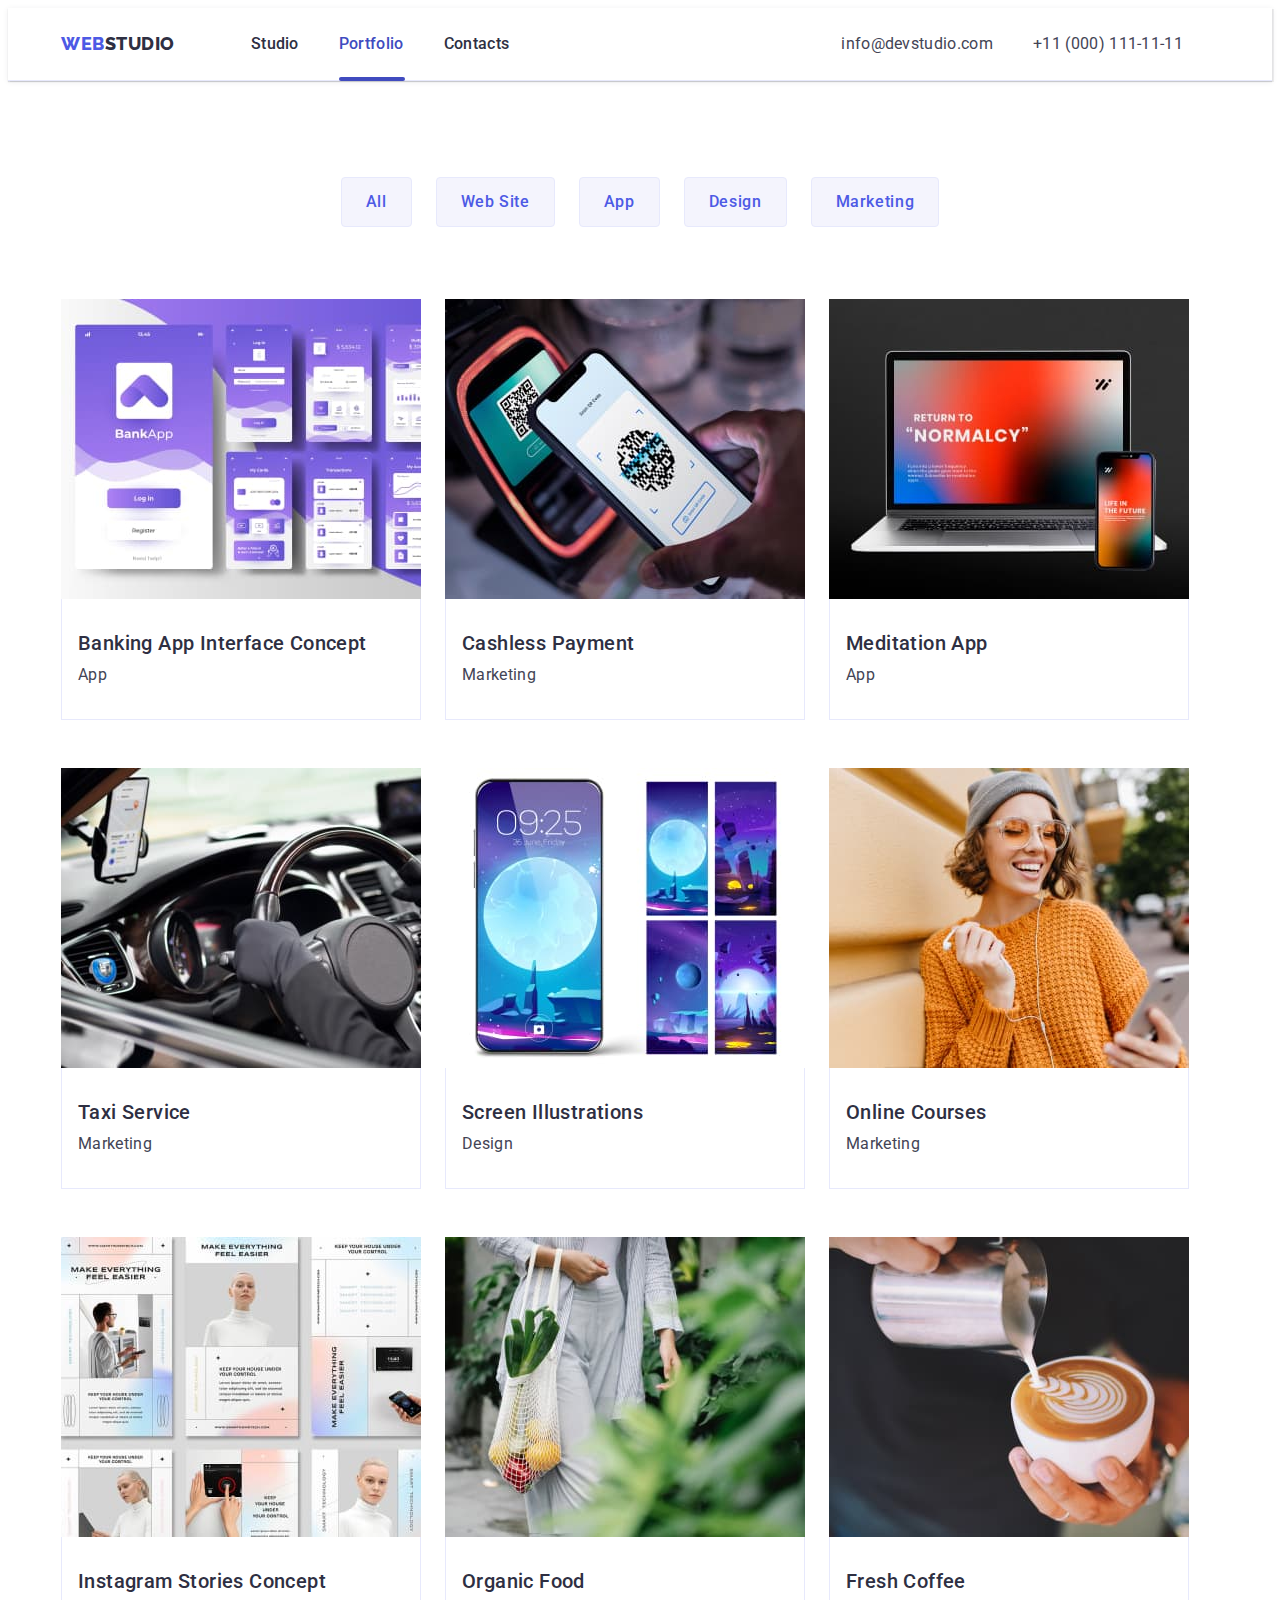
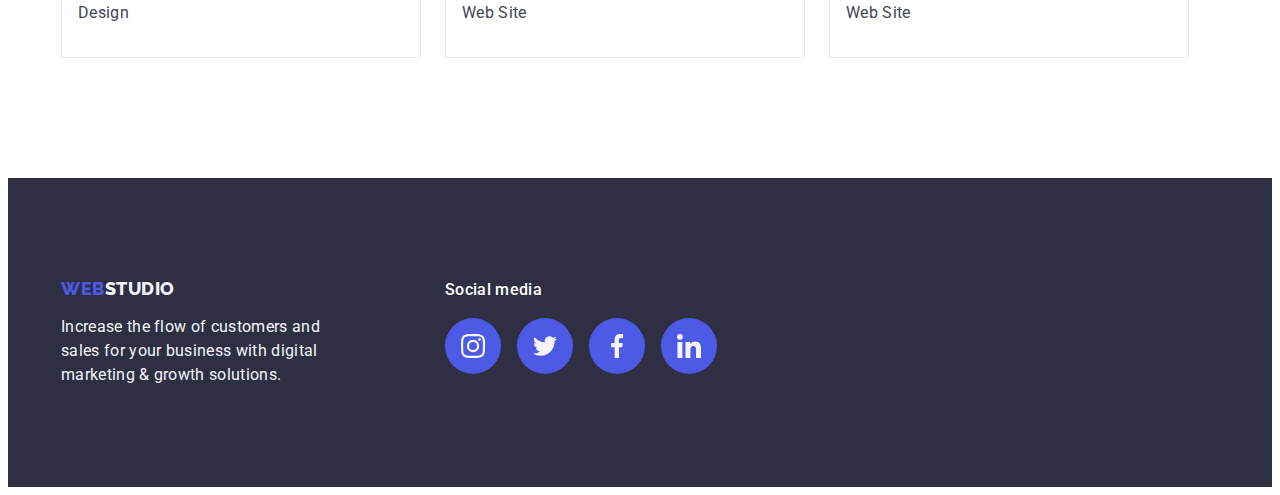
==== portfolio.html @ bad25a1b "Initial commit" ====
<!DOCTYPE html>
<html lang="en">
    <head>
        <meta charset="UTF-8" />
        <meta name="viewport" content="width=device-width, initial-scale=1.0" />
        <title>Document</title>
        <link
            rel="stylesheet"
            href="https://cdnjs.cloudflare.com/ajax/libs/modern-normalize/2.0.0/modern-normalize.min.css"
            integrity="sha512-4xo8blKMVCiXpTaLzQSLSw3KFOVPWhm/TRtuPVc4WG6kUgjH6J03IBuG7JZPkcWMxJ5huwaBpOpnwYElP/m6wg=="
            crossorigin="anonymous"
            referrerpolicy="no-referrer"
        />
        <link rel="stylesheet" href="css/style.css" />
        <link rel="preconnect" href="https://fonts.googleapis.com" />
        <link rel="preconnect" href="https://fonts.gstatic.com" crossorigin />
        <link
            href="https://fonts.googleapis.com/css2?family=Raleway:wght@800&family=Roboto:wght@400;500;700;900&display=swap"
            rel="stylesheet"
        />
    </head>
    <body>
        <!-- header -->
        <header class="header">
            <div class="container">
                <nav class="page-nav">
                    <a href="./index.html" class="logo link"
                        >Web<span class="studio-header">Studio</span></a
                    >
                    <ul class="list page-nav-list">
                        <li><a href="./index.html" class="menu link">Studio</a></li>
                        <li>
                            <a href="./portfolio.html" class="menu link current-portfolio"
                                >Portfolio</a
                            >
                        </li>
                        <li><a href="" class="menu link">Contacts</a></li>
                    </ul>
                </nav>
                <address class="address">
                    <ul class="list address-nav-list">
                        <li>
                            <a href="mailto:info@devstudio.com" class="contacts link"
                                >info@devstudio.com</a
                            >
                        </li>
                        <li>
                            <a href="tel:+110001111111" class="contacts link"
                                >+11 (000) 111-11-11</a
                            >
                        </li>
                    </ul>
                </address>
            </div>
        </header>
        <!-- main -->
        <main>
            <!-- section about our portfolio -->
            <section class="portfolio-section">
                <div class="container">
                    <h1 class="visually-hidden">Services</h1>
                    <ul class="list category-list">
                        <li>
                            <button type="button" class="button-category">All</button>
                        </li>
                        <li>
                            <button type="button" class="button-category">
                                Web Site
                            </button>
                        </li>
                        <li>
                            <button type="button" class="button-category">App</button>
                        </li>
                        <li>
                            <button type="button" class="button-category">Design</button>
                        </li>
                        <li>
                            <button type="button" class="button-category">
                                Marketing
                            </button>
                        </li>
                    </ul>
                    <ul class="list portfolio-list">
                        <li class="portfolio-item">
                            <a href="" class="link portfolio-link">
                                <div class="box-overlay">
                                    <img
                                        src="./images/bankapp.jpg"
                                        alt="bank-app"
                                        width="360"
                                        height="300"
                                    />
                                    <p class="paragraph overlay">
                                        14 Stylish and User-Friendly App Design Concepts ·
                                        Task Manager App · Calorie Tracker App · Exotic
                                        Fruit Ecommerce App · Cloud Storage App
                                    </p>
                                </div>
                                <div class="portfolio-info">
                                    <h2 class="header-three">
                                        Banking App Interface Concept
                                    </h2>
                                    <p class="paragraph">App</p>
                                </div></a
                            >
                        </li>
                        <li class="portfolio-item">
                            <a href="" class="link portfolio-link"
                                ><div class="box-overlay">
                                    <img
                                        src="./images/cashlesspayment.jpg"
                                        alt="cashless-payment"
                                        width="360"
                                        height="300"
                                    />

                                    <p class="paragraph overlay">
                                        14 Stylish and User-Friendly App Design Concepts ·
                                        Task Manager App · Calorie Tracker App · Exotic
                                        Fruit Ecommerce App · Cloud Storage App
                                    </p>
                                </div>
                                <div class="portfolio-info">
                                    <h2 class="header-three">Cashless Payment</h2>
                                    <p class="paragraph">Marketing</p>
                                </div></a
                            >
                        </li>
                        <li class="portfolio-item">
                            <a href="" class="link portfolio-link"
                                ><div class="box-overlay">
                                    <img
                                        src="./images/meditationapp.jpg"
                                        alt="meditation-app"
                                        width="360"
                                        height="300"
                                    />

                                    <p class="paragraph overlay">
                                        14 Stylish and User-Friendly App Design Concepts ·
                                        Task Manager App · Calorie Tracker App · Exotic
                                        Fruit Ecommerce App · Cloud Storage App
                                    </p>
                                </div>
                                <div class="portfolio-info">
                                    <h2 class="header-three">Meditation App</h2>
                                    <p class="paragraph">App</p>
                                </div></a
                            >
                        </li>
                        <li class="portfolio-item">
                            <a href="" class="link portfolio-link"
                                ><div class="box-overlay">
                                    <img
                                        src="./images/taxiservice.jpg"
                                        alt="taxi-service"
                                        width="360"
                                        height="300"
                                    />

                                    <p class="paragraph overlay">
                                        14 Stylish and User-Friendly App Design Concepts ·
                                        Task Manager App · Calorie Tracker App · Exotic
                                        Fruit Ecommerce App · Cloud Storage App
                                    </p>
                                </div>
                                <div class="portfolio-info">
                                    <h2 class="header-three">Taxi Service</h2>
                                    <p class="paragraph">Marketing</p>
                                </div></a
                            >
                        </li>
                        <li class="portfolio-item">
                            <a href="" class="link portfolio-link"
                                ><div class="box-overlay">
                                    <img
                                        src="./images/screenIllustrations.jpg"
                                        alt="screen-Illustrations"
                                        width="360"
                                        height="300"
                                    />

                                    <p class="paragraph overlay">
                                        14 Stylish and User-Friendly App Design Concepts ·
                                        Task Manager App · Calorie Tracker App · Exotic
                                        Fruit Ecommerce App · Cloud Storage App
                                    </p>
                                </div>
                                <div class="portfolio-info">
                                    <h2 class="header-three">Screen Illustrations</h2>
                                    <p class="paragraph">Design</p>
                                </div></a
                            >
                        </li>
                        <li class="portfolio-item">
                            <a href="" class="link portfolio-link"
                                ><div class="box-overlay">
                                    <img
                                        src="./images/onlinecourse.jpg"
                                        alt="online-course"
                                        width="360"
                                        height="300"
                                    />

                                    <p class="paragraph overlay">
                                        14 Stylish and User-Friendly App Design Concepts ·
                                        Task Manager App · Calorie Tracker App · Exotic
                                        Fruit Ecommerce App · Cloud Storage App
                                    </p>
                                </div>
                                <div class="portfolio-info">
                                    <h2 class="header-three">Online Courses</h2>
                                    <p class="paragraph">Marketing</p>
                                </div></a
                            >
                        </li>
                        <li class="portfolio-item">
                            <a href="" class="link portfolio-link"
                                ><div class="box-overlay">
                                    <img
                                        src="./images/instagramstoriesconcept.jpg"
                                        alt="instagram-stories-concept"
                                        width="360"
                                        height="300"
                                    />

                                    <p class="paragraph overlay">
                                        14 Stylish and User-Friendly App Design Concepts ·
                                        Task Manager App · Calorie Tracker App · Exotic
                                        Fruit Ecommerce App · Cloud Storage App
                                    </p>
                                </div>
                                <div class="portfolio-info">
                                    <h2 class="header-three">
                                        Instagram Stories Concept
                                    </h2>
                                    <p class="paragraph">Design</p>
                                </div></a
                            >
                        </li>
                        <li class="portfolio-item">
                            <a href="" class="link portfolio-link"
                                ><div class="box-overlay">
                                    <img
                                        src="./images/organicfood.jpg"
                                        alt="organic-food"
                                        width="360"
                                        height="300"
                                    />

                                    <p class="paragraph overlay">
                                        14 Stylish and User-Friendly App Design Concepts ·
                                        Task Manager App · Calorie Tracker App · Exotic
                                        Fruit Ecommerce App · Cloud Storage App
                                    </p>
                                </div>
                                <div class="portfolio-info">
                                    <h2 class="header-three">Organic Food</h2>
                                    <p class="paragraph">Web Site</p>
                                </div></a
                            >
                        </li>
                        <li class="portfolio-item">
                            <a href="" class="link portfolio-link"
                                ><div class="box-overlay">
                                    <img
                                        src="./images/freshcoffee.jpg"
                                        alt="fresh-coffee"
                                        width="360"
                                        height="300"
                                    />

                                    <p class="paragraph overlay">
                                        14 Stylish and User-Friendly App Design Concepts ·
                                        Task Manager App · Calorie Tracker App · Exotic
                                        Fruit Ecommerce App · Cloud Storage App
                                    </p>
                                </div>
                                <div class="portfolio-info">
                                    <h2 class="header-three">Fresh Coffee</h2>
                                    <p class="paragraph">Web Site</p>
                                </div></a
                            >
                        </li>
                    </ul>
                </div>
            </section>
        </main>
        <!-- footer -->
        <footer class="footer">
            <div class="container footer-box">
                <div class="conclusion-box">
                    <a href="./index.html" class="logo-footer link"
                        >Web<span class="studio">Studio</span></a
                    >
                    <p class="conclusion">
                        Increase the flow of customers and sales for your business with
                        digital marketing & growth solutions.
                    </p>
                </div>
                <div class="social-links-box">
                    <p class="paragraph p-footer">Social media</p>
                    <ul class="list social-links-list">
                        <li class="social-link-item">
                            <a href="" class="social-link">
                                <svg class="icon-social-link" width="24" height="24">
                                    <use href="./images/icons.svg#icon-instagram"></use>
                                </svg>
                            </a>
                        </li>
                        <li class="social-link-item">
                            <a href="" class="social-link">
                                <svg class="icon-social-link" width="24" height="24">
                                    <use href="./images/icons.svg#icon-twitter"></use>
                                </svg>
                            </a>
                        </li>
                        <li class="social-link-item">
                            <a href="" class="social-link">
                                <svg class="icon-social-link" width="24" height="24">
                                    <use href="./images/icons.svg#icon-facebook"></use>
                                </svg>
                            </a>
                        </li>
                        <li class="social-link-item">
                            <a href="" class="social-link">
                                <svg class="icon-social-link" width="24" height="24">
                                    <use href="./images/icons.svg#icon-linkedin"></use>
                                </svg>
                            </a>
                        </li>
                    </ul>
                </div>
            </div>
        </footer>
    </body>
</html>
---- css/style.css ----
/** ---------------------------------------- */

/** ------------GLOBAL STYLE------------ */

/** ---------------------------------------- */

:root {
    --iris: #4d5ae5;
    --navyblue: #2e2f42;
    --white: #fff;
    --cornflower: #e7e9fc;
    --slate: #434455;
    --cloud: #f4f4fd;
    --ocean: #404bbf;
    --dairy: #fcfcfc;
    --lightslate: #8e8f99;
    --green: #31d0aa;
}
body {
    font-family: Roboto, sans-serif;
    background-color: #ffffff;
    color: var(--slate);
}
h1,
h2,
h3,
h4,
h5,
h6 {
    margin: 0;
    padding: 0;
}
p {
    margin: 0;
    padding: 0;
}
ul,
ol {
    margin: 0;
    padding: 0;
}
img {
    display: block;
}
.container {
    width: 1158px;
    margin: 0 auto;
    padding: 0 15px;
}
.link {
    text-decoration: none;
}
.list {
    list-style-type: none;
}
.paragraph {
    color: var(--slate);
    font-size: 16px;
    line-height: 1.5;
    letter-spacing: 0.02em;
    text-align: left;
}
.header-three {
    color: var(--navyblue);
    font-size: 20px;
    font-weight: 500;
    line-height: 1.2;
    letter-spacing: 0.02em;
    text-align: left;
    margin-bottom: 8px;
}
.header-two {
    margin-bottom: 72px;
    color: var(--navyblue);
    font-size: 36px;
    line-height: 1.11;
    letter-spacing: 0.72px;
    text-transform: capitalize;
    text-align: center;
}

/** ---------------------------------------- */

/** ------------HEADER------------ */

/** ---------------------------------------- */

.header {
    background-color: var(--white);
    display: flex;
    gap: 332px;
    box-shadow: 2px 1px rgba(46, 47, 66, 0.08), 0px 1px 1px rgba(46, 47, 66, 0.16),
        0px 1px 6px rgba(46, 47, 66, 0.08);
    border-bottom: 1px solid var(--cornflower);
}
.header .container {
    display: flex;
    gap: 332px;
}
.logo {
    color: var(--iris);
    font-size: 18px;
    font-family: 'Raleway', sans-serif;
    font-weight: 800;
    line-height: 1.17;
    letter-spacing: 0.54px;
    text-transform: uppercase;
    padding: 24px 0px 24px 0px;
    align-items: center;
    flex-shrink: 0;
    display: inline-flex;
    margin-right: 76px;
}
.studio-header {
    color: var(--navyblue);
}
.page-nav-list,
.address-nav-list {
    display: flex;
    gap: 40px;
    color: var(--ocean);
}
.menu {
    display: block;
    color: var(--navyblue);
    font-size: 16px;
    font-weight: 500;
    line-height: 1.5;
    padding: 24px 0;
    letter-spacing: 0.02em;
    transition: color 250ms cubic-bezier(0.4, 0, 0.2, 1);
}
.menu:hover {
    color: var(--ocean);
}
.menu:focus {
    color: var(--ocean);
}
.current,
.current-portfolio {
    color: var(--ocean);
    position: relative;
}
.address {
    font-size: 16px;
    font-style: normal;
    line-height: 24px;
    letter-spacing: 0.32px;
    color: var(--slate);
}
.contacts {
    color: var(--slate);
    transition: color 250ms cubic-bezier(0.4, 0, 0.2, 1);
    padding: 24px 0;
    display: block;
}
.contacts:focus {
    color: var(--ocean);
}
.contacts:hover {
    color: var(--ocean);
}
.current::after {
    border-radius: 2px;
    background-color: var(--ocean);
    content: '';
    width: 48px;
    height: 4px;
    position: absolute;
    bottom: -1px;
    left: 0;
}
.current-portfolio::after {
    border-radius: 2px;
    background-color: var(--ocean);
    content: '';
    width: 66px;
    height: 4px;
    position: absolute;
    bottom: -1px;
    left: 0;
}
.page-nav {
    display: flex;
    align-items: center;
}

/** ---------------------------------------- */

/** ----------SECTION SERVICE---------- */

/** ---------------------------------------- */

.service {
    padding: 188px 0px;
    background-image: linear-gradient(rgba(46, 47, 66, 0.7), rgba(46, 47, 66, 0.7)),
        url(../images/people-office.jpg);
    background-repeat: no-repeat;
    background-position: center;
    background-size: cover;
    max-width: 1440px;
    margin: 0 auto;
}
.header-one {
    color: var(--white);
    font-size: 56px;
    line-height: 1.07;
    letter-spacing: 0.02em;
    max-width: 496px;
    text-align: center;
    flex-shrink: 0;
    margin: 0 auto;
    margin-bottom: 48px;
}
.order-service-button {
    background-color: var(--iris);
    font-size: 16px;
    font-family: 'Roboto', sans-serif;
    font-weight: 500;
    line-height: 1.5;
    letter-spacing: 0.64px;
    color: var(--white);
    cursor: pointer;
    display: block;
    padding: 16px 32px;
    border-radius: 4px;
    border: 0px;
    min-width: 169px;
    box-shadow: 0px 4px 4px 0px rgba(0, 0, 0, 0.15);
    transition: background-color 250ms cubic-bezier(0.4, 0, 0.2, 1);
    margin: 0 auto;
}
.order-service-button:hover,
.order-service-button:focus {
    background-color: var(--ocean);
}

/** ---------------------------------------- */

/** ----------SECTION FEATURE---------- */

/** ---------------------------------------- */

.visually-hidden {
    position: absolute;
    width: 1px;
    height: 1px;
    margin: -1px;
    border: 0;
    padding: 0;
    white-space: nowrap;
    clip-path: inset(100%);
    clip: rect(0 0 0 0);
    overflow: hidden;
}
.feature-list {
    display: flex;
    gap: 24px;
}
.feature {
    padding: 120px 0;
}
.feature-item {
    display: flex;
    width: 264px;
    flex-direction: column;
    align-items: start;
}
.box-icon-feature {
    padding: 24px 100px;
    background-color: var(--cloud, #f4f4fd);
    justify-content: center;
    align-items: center;
    border-radius: 4px;
    margin-bottom: 8px;
    display: flex;
}

.icon-feature {
    flex-shrink: 0;
}

/** ---------------------------------------- */

/** ----------SECTION WHAT ARE WE DOING---------- */

/** ---------------------------------------- */

.what-we-do {
    padding-bottom: 120px;
}
.we-do-list {
    display: flex;
    gap: 24px;
}
.we-do-item {
    display: inline-flex;
    flex-direction: column;
}

/** ---------------------------------------- */

/** ----------SECTION OUR TEAM---------- */

/** ---------------------------------------- */

.section-team {
    background-color: var(--cloud);
    padding: 120px 0;
}
.team-member-list {
    display: flex;
    justify-content: center;
    align-items: center;
    gap: 24px;
}
.team-member-item {
    background-color: var(--white);
    display: inline-flex;
    flex-direction: column;
    border-radius: 0px 0px 4px 4px;
    justify-content: center;
    box-shadow: 0px 2px 1px 0px rgba(46, 47, 66, 0.08),
        0px 1px 1px 0px rgba(46, 47, 66, 0.16), 0px 1px 6px 0px rgba(46, 47, 66, 0.08);
}
.info-about-team {
    display: flex;
    flex-direction: column;
    padding: 32px 0;
    gap: 8px;
}
.h-team,
.p-team {
    text-align: center;
    margin-bottom: 0;
}
.team-contact-list {
    display: flex;
    gap: 24px;
    justify-content: center;
}
.team-contact-link {
    background-color: var(--iris);
    height: 40px;
    width: 40px;
    padding: 12px;
    border-radius: 50%;
    align-items: center;
    display: flex;
    justify-content: center;
    transition: background-color 250ms cubic-bezier(0.4, 0, 0.2, 1);
}
.team-contact-link:hover,
.team-contact-link:focus {
    background-color: var(--ocean);
}
.icon-contact {
    fill: var(--cloud);
}

/** ---------------------------------------- */

/** ----------SECTION CUSTOMERS---------- */

/** ---------------------------------------- */

.section-customers {
    padding: 120px 0px;
}
.customers-list {
    display: flex;
    gap: 24px;
}
.customers-item {
    width: calc((100% - 120px) / 6);
    height: 88px;
}
.customers-link {
    padding: 16px 32px;
    border-radius: 4px;
    border: 1px solid var(--lightslate);
    display: flex;
    align-items: center;
    justify-content: center;
    height: 100%;
    width: 100%;
    color: var(--lightslate);
    transition: border-color 250ms cubic-bezier(0.4, 0, 0.2, 1),
        color 250ms cubic-bezier(0.4, 0, 0.2, 1);
}
.icon-customers {
    fill: currentColor;
}
.customers-link:hover,
.customers-link:focus {
    border: 1px solid var(--ocean);
    color: var(--ocean);
}
.customers-link:hover .icon-customers,
.customers-link:focus .icon-customers {
    fill: currentColor;
}

/** ---------------------------------------- */

/** ----------SECTION PORTFOLIO---------- */

/** ---------------------------------------- */

.portfolio-section {
    padding-top: 96px;
    padding-bottom: 120px;
}
.container .category-list {
    display: flex;
    justify-content: center;
    gap: 24px;
    margin-bottom: 72px;
}
.button-category {
    background-color: var(--cloud);
    color: var(--iris);
    font-size: 16px;
    font-weight: 500;
    line-height: 1.5;
    letter-spacing: 0.04em;
    cursor: pointer;
    font-family: 'Roboto', sans-serif;
    border-radius: 4px;
    border: 1px solid var(--cornflower);
    padding: 12px 24px;
    align-items: center;
    transition: color 250ms cubic-bezier(0.4, 0, 0.2, 1),
        background-color 250ms cubic-bezier(0.4, 0, 0.2, 1),
        border-color 250ms cubic-bezier(0.4, 0, 0.2, 1),
        box-shadow 250ms cubic-bezier(0.4, 0, 0.2, 1);
}
.button-category:hover,
.button-category:focus {
    background-color: var(--ocean);
    color: var(--white);
    padding: 12px 24px;
    border-radius: 4px;
    border: 1px solid transparent;
    box-shadow: 0px 2px 2px 0px rgba(0, 0, 0, 0.12), 0px 2px 1px 0px rgba(0, 0, 0, 0.08),
        0px 3px 1px 0px rgba(0, 0, 0, 0.1);
}
.portfolio-list {
    display: flex;
    flex-wrap: wrap;
    column-gap: 24px;
    row-gap: 48px;
}
.portfolio-link {
    width: 360px;
    display: flex;
    flex-direction: column;
    flex-shrink: 0;
    display: block;
    transition: box-shadow 250ms cubic-bezier(0.4, 0, 0.2, 1);
}
.portfolio-info {
    display: flex;
    padding: 32px 16px;
    flex-direction: column;
    border: 1px solid var(--cornflower);
    border-top: none;
}
.box-overlay {
    position: relative;
    overflow: hidden;
}
.overlay {
    background-color: var(--iris);
    position: absolute;
    transform: translateY(100%);
    transition: transform 250ms cubic-bezier(0.4, 0, 0.2, 1);
    height: 100%;
    width: 100%;
    top: 0;
    left: 0;
    color: var(--cloud);
    padding: 40px 32px;
}
.portfolio-item:hover .overlay {
    transform: translateY(0);
    transform: translateY(0%);
}
.portfolio-link:hover,
.portfolio-link:focus {
    box-shadow: 0px 2px 1px 0px rgba(46, 47, 66, 0.08),
        0px 1px 1px 0px rgba(46, 47, 66, 0.16), 0px 1px 6px 0px rgba(46, 47, 66, 0.08);
}

/** ---------------------------------------- */

/** ----------FOOTER---------- */

/** ---------------------------------------- */

.footer {
    background-color: var(--navyblue);
    padding: 100px 0;
}
.conclusion-box {
    margin-right: 120px;
}
.logo-footer {
    color: var(--iris);
    font-size: 18px;
    font-family: 'Raleway', sans-serif;
    font-weight: 800;
    line-height: 1.17;
    letter-spacing: 0.54px;
    text-transform: uppercase;
    align-items: center;
    flex-shrink: 0;
    display: inline-block;
    margin-bottom: 16px;
}
.logo-footer .studio {
    color: var(--cloud);
}
.conclusion {
    font-size: 16px;
    line-height: 1.5;
    letter-spacing: 0.32px;
    color: var(--cloud);
    max-width: 264px;
}
.footer-box {
    display: flex;
    align-items: baseline;
}
.p-footer {
    font-weight: 500;
    color: var(--white);
    margin-bottom: 16px;
}
.social-links-list {
    display: flex;
    gap: 16px;
}
.social-link {
    background-color: var(--iris);
    height: 40px;
    width: 40px;
    padding: 8px;
    border-radius: 50%;
    align-items: center;
    justify-content: center;
    display: flex;
    transition: background-color 250ms cubic-bezier(0.4, 0, 0.2, 1);
}
.icon-social-link {
    width: 24px;
    height: 24px;
    transition: fill 250ms cubic-bezier(0.4, 0, 0.2, 1);
    fill: var(--cloud);
}
.social-link:hover,
.social-link:focus {
    background-color: var(--green);
}

/** ---------------------------------------- */

/** ----------MODAL-WINDOW---------- */

/** ---------------------------------------- */

.is-hidden {
    visibility: hidden;
    opacity: 0;
    pointer-events: none;
}
.modal {
    position: fixed;
    left: 0;
    top: 0;
    width: 100%;
    height: 100vh;
    z-index: 998;
    background: var(--navyblue-modal, rgba(46, 47, 66, 0.4));
    transition: opacity 250ms cubic-bezier(0.4, 0, 0.2, 1),
        visibility 250ms cubic-bezier(0.4, 0, 0.2, 1);
}
.modal-open {
    width: 408px;
    min-height: 584px;
    flex-shrink: 0;
    border-radius: 4px;
    background: var(--dairy);
    box-shadow: 0px 2px 1px 0px rgba(0, 0, 0, 0.2), 0px 1px 3px 0px rgba(0, 0, 0, 0.12),
        0px 1px 1px 0px rgba(0, 0, 0, 0.14);
    top: 50%;
    left: 50%;
    z-index: 1;
    position: absolute;
    transform: translate(-50%, -50%) scale(1);
    transition: transform 250ms cubic-bezier(0.4, 0, 0.2, 1);
    margin-bottom: 13px;
    margin-top: 80px;
}
.close-modal {
    background-color: var(--cornflower);
    position: absolute;
    top: 24px;
    right: 24px;
    height: 24px;
    width: 24px;
    border-radius: 50%;
    cursor: pointer;
    border: 1px solid rgba(0, 0, 0, 0.1);
    display: flex;
    align-items: center;
    justify-content: center;
    transition: background-color 250ms cubic-bezier(0.4, 0, 0.2, 1);
    padding: 0;
    transition: background-color 250ms cubic-bezier(0.4, 0, 0.2, 1),
        border 250ms cubic-bezier(0.4, 0, 0.2, 1);
}
.close-modal:hover,
.close-modal:focus {
    background-color: var(--ocean);
    border: none;
    transition: background-color 250ms cubic-bezier(0.4, 0, 0.2, 1);
}
.icon-close-modal {
    transition: fill 250ms cubic-bezier(0.4, 0, 0.2, 1);
}
.close-modal:hover .icon-close-modal,
.close-modal:focus .icon-close-modal {
    fill: var(--white);
}
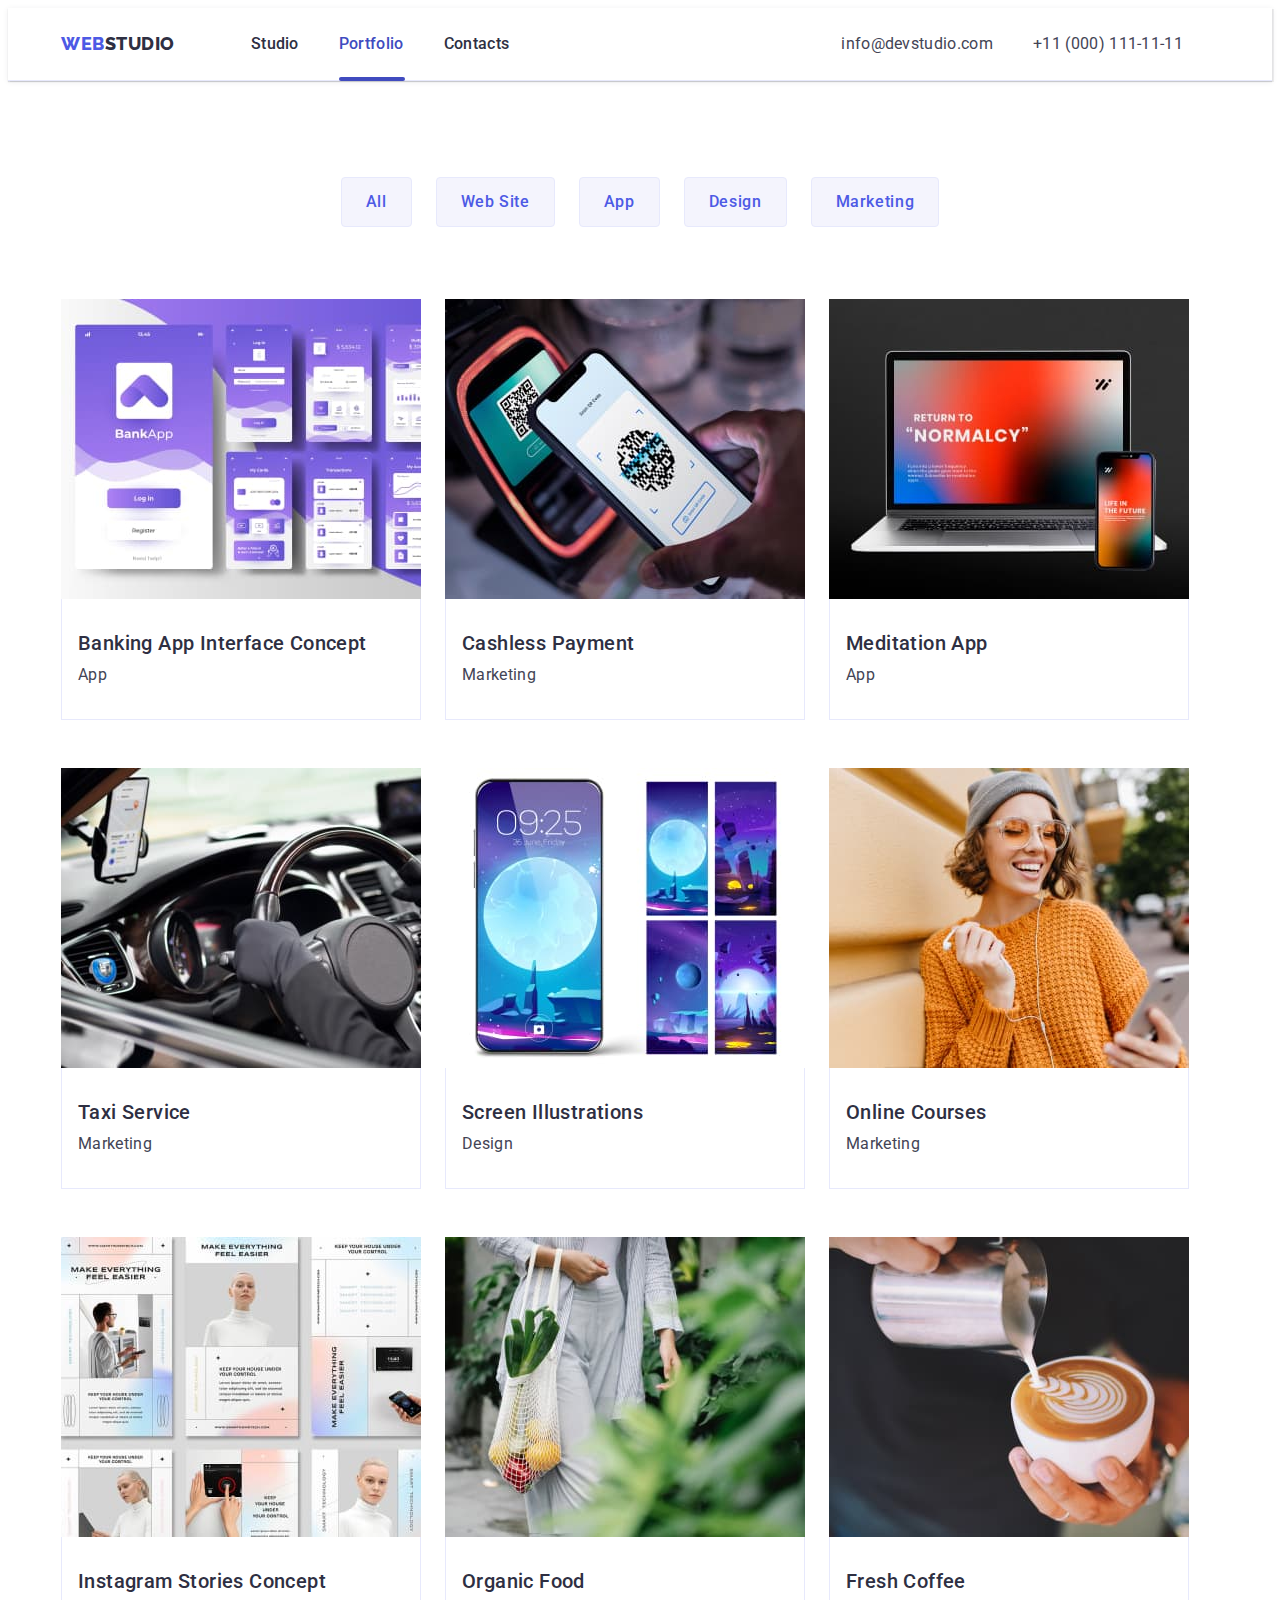
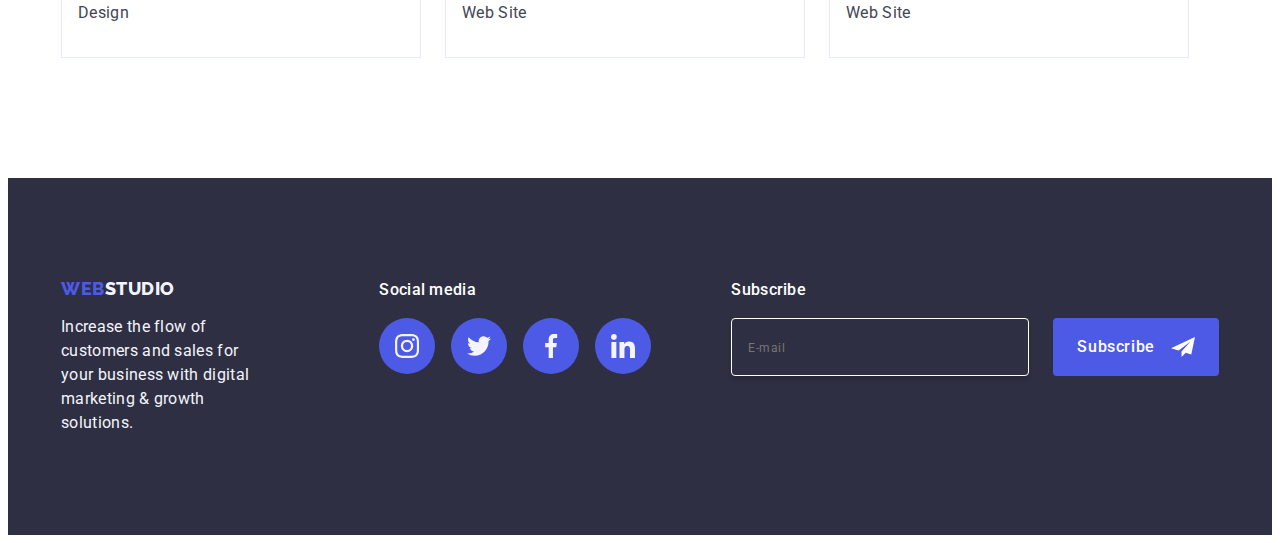
==== commit 76863fa2: "HW-5 EDIT-0" ====
--- a/portfolio.html
+++ b/portfolio.html
@@ -331,6 +331,24 @@
                         </li>
                     </ul>
                 </div>
+                <div class="box-form">
+                    <form class="form-subscribe">
+                        <label class="paragraph p-footer"
+                            >Subscribe<input
+                                class="input-subscribe"
+                                type="email"
+                                name="email"
+                                placeholder="E-mail"
+                        /></label>
+                    </form>
+                    <button class="button-subscribe button-text" type="submit">
+                        Subscribe
+                        <svg class="icon-subscribe" width="24" height="24">
+                            <use href="./images/icons.svg#icon-subscribe"></use>
+                        </svg>
+                    </button>
+                </div>
+            </div>
             </div>
         </footer>
     </body>
--- a/css/style.css
+++ b/css/style.css
@@ -15,6 +15,7 @@
     --dairy: #fcfcfc;
     --lightslate: #8e8f99;
     --green: #31d0aa;
+    --navyblue-modal: rgba(46, 47, 66, 0.4);
 }
 body {
     font-family: Roboto, sans-serif;
@@ -42,6 +43,11 @@
 img {
     display: block;
 }
+input,
+button {
+    color: inherit;
+    font-family: inherit;
+}
 .container {
     width: 1158px;
     margin: 0 auto;
@@ -77,6 +83,29 @@
     letter-spacing: 0.72px;
     text-transform: capitalize;
     text-align: center;
+}
+.button-text {
+    font-size: 16px;
+    font-weight: 500;
+    line-height: 1.5;
+    letter-spacing: 0.64px;
+    color: var(--white);
+}
+.button {
+    background-color: var(--iris);
+    cursor: pointer;
+    display: block;
+    padding: 16px 32px;
+    border-radius: 4px;
+    border: 0px;
+    min-width: 169px;
+    box-shadow: 0px 4px 4px 0px rgba(0, 0, 0, 0.15);
+    transition: background-color 250ms cubic-bezier(0.4, 0, 0.2, 1);
+    margin: 0 auto;
+}
+.button:hover,
+.button:focus {
+    background-color: var(--ocean);
 }
 
 /** ---------------------------------------- */
@@ -211,28 +240,6 @@
     flex-shrink: 0;
     margin: 0 auto;
     margin-bottom: 48px;
-}
-.order-service-button {
-    background-color: var(--iris);
-    font-size: 16px;
-    font-family: 'Roboto', sans-serif;
-    font-weight: 500;
-    line-height: 1.5;
-    letter-spacing: 0.64px;
-    color: var(--white);
-    cursor: pointer;
-    display: block;
-    padding: 16px 32px;
-    border-radius: 4px;
-    border: 0px;
-    min-width: 169px;
-    box-shadow: 0px 4px 4px 0px rgba(0, 0, 0, 0.15);
-    transition: background-color 250ms cubic-bezier(0.4, 0, 0.2, 1);
-    margin: 0 auto;
-}
-.order-service-button:hover,
-.order-service-button:focus {
-    background-color: var(--ocean);
 }
 
 /** ---------------------------------------- */
@@ -535,7 +542,12 @@
 .p-footer {
     font-weight: 500;
     color: var(--white);
-    margin-bottom: 16px;
+    display: flex;
+    flex-direction: column;
+    gap: 16px;
+}
+.social-links-box {
+    margin-right: 80px;
 }
 .social-links-list {
     display: flex;
@@ -551,6 +563,7 @@
     justify-content: center;
     display: flex;
     transition: background-color 250ms cubic-bezier(0.4, 0, 0.2, 1);
+    margin-top: 16px;
 }
 .icon-social-link {
     width: 24px;
@@ -561,6 +574,37 @@
 .social-link:hover,
 .social-link:focus {
     background-color: var(--green);
+}
+.box-form {
+    display: flex;
+    gap: 24px;
+}
+.input-subscribe {
+    background-color: var(--navyblue);
+    border-radius: 4px;
+    border: 1px solid var(--white, #fff);
+    box-shadow: 0px 4px 4px 0px rgba(0, 0, 0, 0.15);
+    padding: 8px 16px;
+    width: 264px;
+    height: 40px;
+    flex-shrink: 0;
+}
+.input-subscribe::placeholder {
+    font-size: 12px;
+    line-height: 2;
+    letter-spacing: 0.48px;
+}
+.button-subscribe {
+    border-radius: 4px;
+    background: var(--iris, #4d5ae5);
+    border: none;
+    display: inline-flex;
+    padding: 8px 24px;
+    justify-content: center;
+    align-items: center;
+    gap: 16px;
+    margin-top: 40px;
+    cursor: pointer;
 }
 
 /** ---------------------------------------- */
@@ -599,8 +643,6 @@
     position: absolute;
     transform: translate(-50%, -50%) scale(1);
     transition: transform 250ms cubic-bezier(0.4, 0, 0.2, 1);
-    margin-bottom: 13px;
-    margin-top: 80px;
 }
 .close-modal {
     background-color: var(--cornflower);
@@ -633,3 +675,78 @@
 .close-modal:focus .icon-close-modal {
     fill: var(--white);
 }
+.modal-form-box {
+    margin: 72px 24px 24px;
+}
+.header-modal {
+    color: var(--navyblue);
+    text-align: center;
+    font-weight: 500;
+    line-height: 1.5;
+    letter-spacing: 0.32px;
+}
+.modal-form {
+    display: flex;
+    flex-direction: column;
+    gap: 8px;
+    margin: 16px 0;
+}
+.modal-label {
+    color: var(--lightslate);
+    font-size: 12px;
+    line-height: 1.16667;
+    letter-spacing: 0.48px;
+    display: flex;
+    flex-direction: column;
+    gap: 4px;
+}
+.modal-input {
+    height: 40px;
+    width: 360px;
+    border-radius: 4px;
+    border: 1px solid var(--navyblue-modal);
+}
+.modal-textarea {
+    height: 120px;
+    width: 360px;
+    border-radius: 4px;
+    border: 1px solid var(--navyblue-modal);
+    padding: 8px 287px 98px 16px;
+    resize: none;
+    overflow: hidden;
+}
+.modal-input:hover,
+.modal-input:focus,
+.modal-textarea:hover,
+.modal-textarea:focus {
+    border-radius: 4px;
+    border: 1px solid var(--iris, #4d5ae5);
+    outline: none;
+}
+textarea::placeholder {
+    color: var(--navyblue-modal);
+}
+.box-privacy-policy {
+    display: flex;
+    gap: 8px;
+    align-items: baseline;
+}
+
+.checkbox {
+    border-radius: 2px;
+    border: 1px solid var(--navyblue-modal);
+}
+.icon-checkbox {
+    position: absolute;
+    opacity: 0;
+}
+
+.text-modal {
+    color: var(--lightslate);
+    font-size: 12px;
+    line-height: 1.16667;
+    letter-spacing: 0.48px;
+}
+.link-privacy-policy {
+    color: var(--iris);
+}
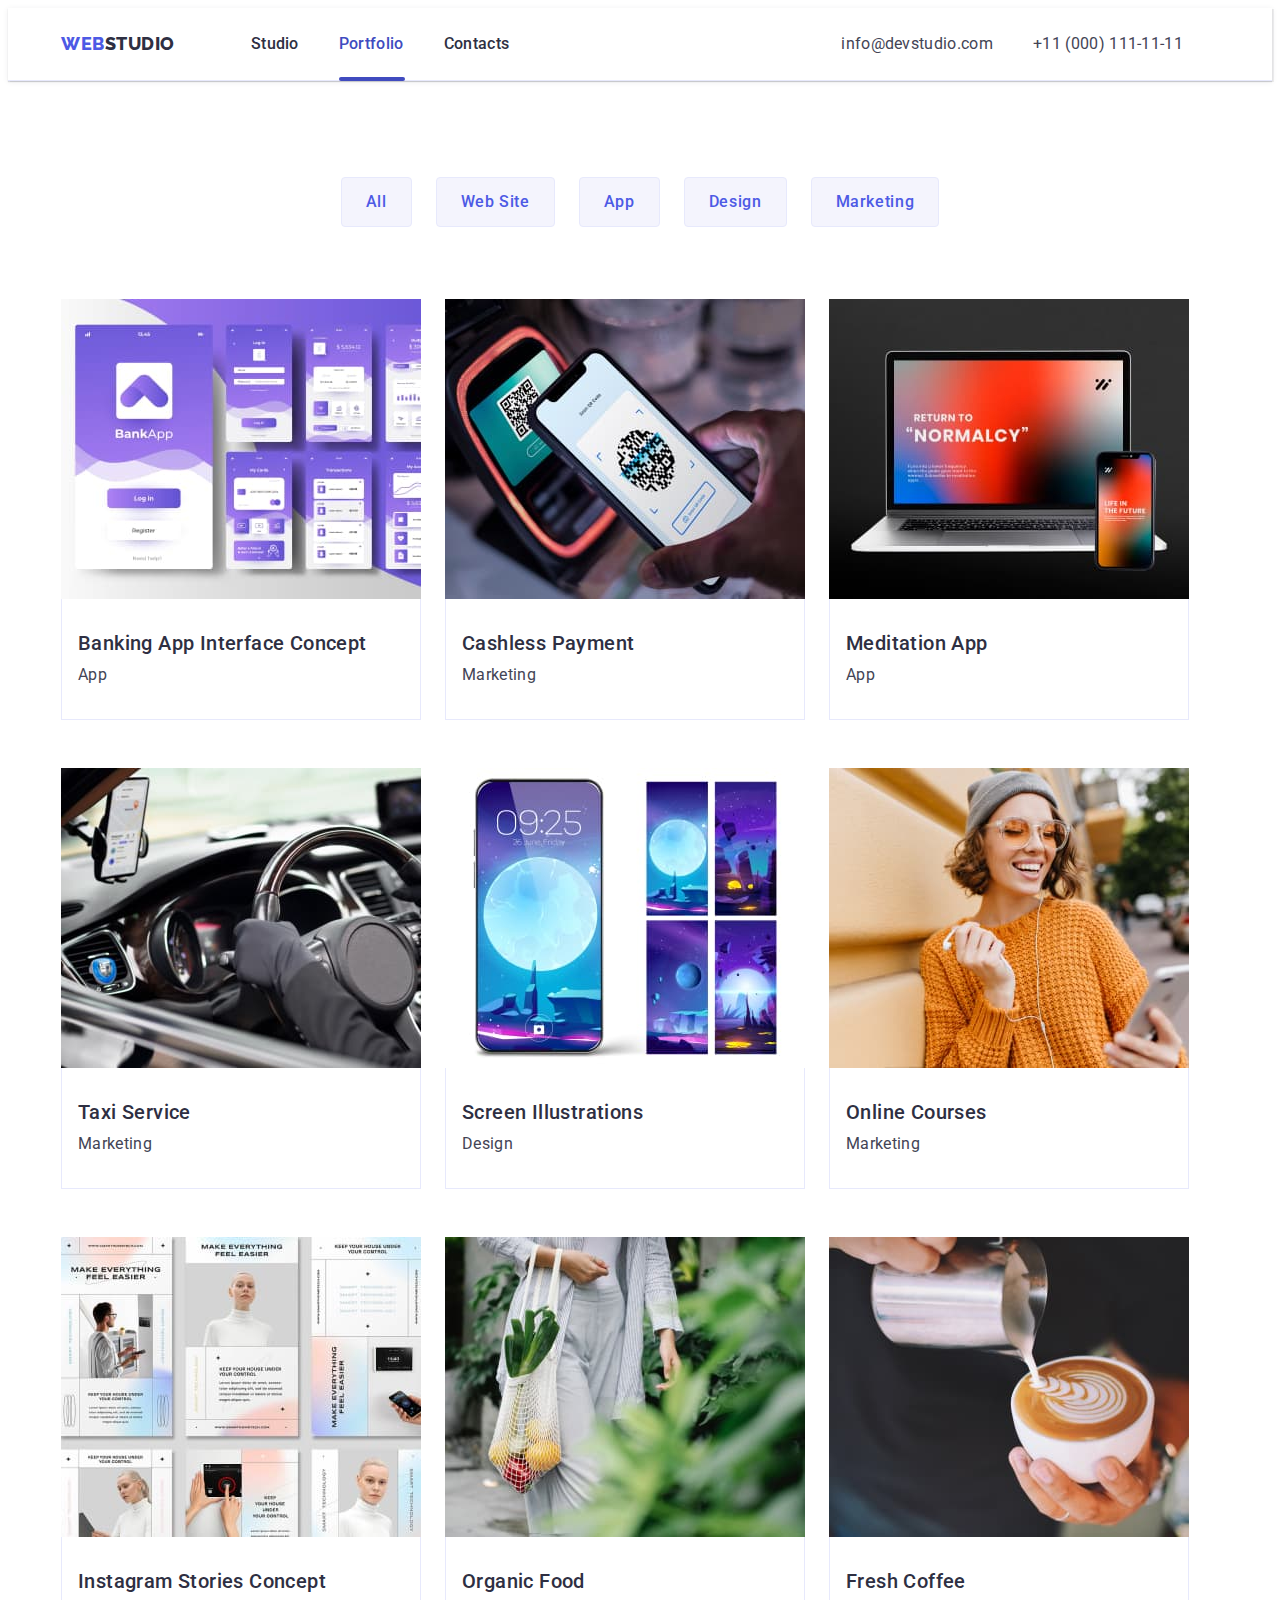
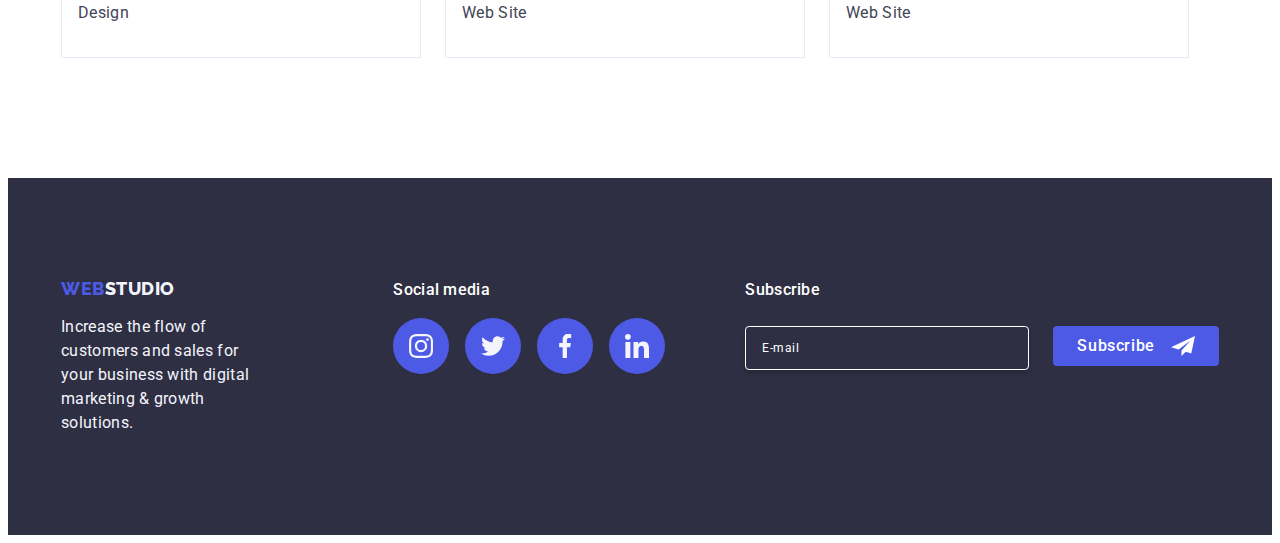
==== commit ce85ae0e: "HW-5 EDIT-1" ====
--- a/portfolio.html
+++ b/portfolio.html
@@ -332,23 +332,23 @@
                     </ul>
                 </div>
                 <div class="box-form">
+                    <p class="paragraph p-footer">Subscribe</p>
                     <form class="form-subscribe">
-                        <label class="paragraph p-footer"
-                            >Subscribe<input
+                        <label class="label-footer"
+                            ><input
                                 class="input-subscribe"
                                 type="email"
                                 name="email"
                                 placeholder="E-mail"
                         /></label>
+                        <button class="button-subscribe button-text" type="submit">
+                            Subscribe
+                            <svg class="icon-subscribe" width="24" height="24">
+                                <use href="./images/icons.svg#icon-subscribe"></use>
+                            </svg>
+                        </button>
                     </form>
-                    <button class="button-subscribe button-text" type="submit">
-                        Subscribe
-                        <svg class="icon-subscribe" width="24" height="24">
-                            <use href="./images/icons.svg#icon-subscribe"></use>
-                        </svg>
-                    </button>
                 </div>
-            </div>
             </div>
         </footer>
     </body>
--- a/css/style.css
+++ b/css/style.css
@@ -578,33 +578,43 @@
 .box-form {
     display: flex;
     gap: 24px;
+    flex-direction: column;
+}
+.form-subscribe {
+    display: flex;
+    gap: 24px;
 }
 .input-subscribe {
-    background-color: var(--navyblue);
+    background-color: transparent;
     border-radius: 4px;
     border: 1px solid var(--white, #fff);
     box-shadow: 0px 4px 4px 0px rgba(0, 0, 0, 0.15);
-    padding: 8px 16px;
+    padding-left: 16px;
     width: 264px;
     height: 40px;
     flex-shrink: 0;
+    font-size: 12px;
+    line-height: 1.5;
+    letter-spacing: 0.48px;
+    color: var(--white);
 }
 .input-subscribe::placeholder {
-    font-size: 12px;
-    line-height: 2;
-    letter-spacing: 0.48px;
+    color: var(--white);
 }
 .button-subscribe {
     border-radius: 4px;
     background: var(--iris, #4d5ae5);
     border: none;
-    display: inline-flex;
+    display: flex;
     padding: 8px 24px;
     justify-content: center;
     align-items: center;
-    gap: 16px;
-    margin-top: 40px;
     cursor: pointer;
+    min-width: 165px;
+    height: 40px;
+}
+.icon-subscribe {
+    margin-left: 16px;
 }
 
 /** ---------------------------------------- */
@@ -625,7 +635,7 @@
     width: 100%;
     height: 100vh;
     z-index: 998;
-    background: var(--navyblue-modal, rgba(46, 47, 66, 0.4));
+    background: var(--navyblue-modal);
     transition: opacity 250ms cubic-bezier(0.4, 0, 0.2, 1),
         visibility 250ms cubic-bezier(0.4, 0, 0.2, 1);
 }
@@ -643,6 +653,7 @@
     position: absolute;
     transform: translate(-50%, -50%) scale(1);
     transition: transform 250ms cubic-bezier(0.4, 0, 0.2, 1);
+    padding: 72px 24px 24px 24px;
 }
 .close-modal {
     background-color: var(--cornflower);
@@ -675,78 +686,109 @@
 .close-modal:focus .icon-close-modal {
     fill: var(--white);
 }
-.modal-form-box {
-    margin: 72px 24px 24px;
-}
 .header-modal {
     color: var(--navyblue);
     text-align: center;
     font-weight: 500;
     line-height: 1.5;
     letter-spacing: 0.32px;
+    margin-bottom: 16px;
 }
 .modal-form {
     display: flex;
     flex-direction: column;
     gap: 8px;
     margin: 16px 0;
+}
+.modal-form-box {
+    margin-bottom: 8px;
 }
 .modal-label {
     color: var(--lightslate);
     font-size: 12px;
-    line-height: 1.16667;
+    line-height: 1.17;
     letter-spacing: 0.48px;
-    display: flex;
-    flex-direction: column;
-    gap: 4px;
+    display: block;
+    margin-bottom: 4px;
+}
+.input-box {
+    position: relative;
 }
 .modal-input {
     height: 40px;
-    width: 360px;
+    width: 100%;
     border-radius: 4px;
     border: 1px solid var(--navyblue-modal);
+    background-color: transparent;
+    padding-left: 38px;
+    outline: transparent;
+    border-color: 250ms cubic-bezier(0.4, 0, 0.2, 1);
+}
+.icon-modal {
+    position: absolute;
+    left: 16px;
+    top: 50%;
+    transform: translateY(-50%);
+    transition: fill 250ms cubic-bezier(0.4, 0, 0.2, 1);
+}
+.modal-input:focus-within + .icon-modal {
+    fill: var(--iris);
+}
+.modal-form-textarea {
+    margin-bottom: 16px;
 }
 .modal-textarea {
     height: 120px;
-    width: 360px;
+    width: 100%;
+    font-size: 12px;
+    line-height: 1.17;
+    letter-spacing: 0.48px;
+    color: var(--navyblue-modal);
     border-radius: 4px;
     border: 1px solid var(--navyblue-modal);
-    padding: 8px 287px 98px 16px;
+    padding: 8px 16px;
+    background-color: transparent;
+    outline: transparent;
     resize: none;
-    overflow: hidden;
-}
-.modal-input:hover,
-.modal-input:focus,
-.modal-textarea:hover,
-.modal-textarea:focus {
+    border-color: 250ms cubic-bezier(0.4, 0, 0.2, 1);
+}
+
+.modal-input:focus-within,
+.modal-textarea:focus-within {
     border-radius: 4px;
     border: 1px solid var(--iris, #4d5ae5);
-    outline: none;
-}
-textarea::placeholder {
-    color: var(--navyblue-modal);
 }
 .box-privacy-policy {
     display: flex;
     gap: 8px;
     align-items: baseline;
-}
-
-.checkbox {
-    border-radius: 2px;
-    border: 1px solid var(--navyblue-modal);
-}
-.icon-checkbox {
-    position: absolute;
-    opacity: 0;
+    margin-bottom: 24px;
 }
 
 .text-modal {
     color: var(--lightslate);
     font-size: 12px;
-    line-height: 1.16667;
+    line-height: 1.17;
     letter-spacing: 0.48px;
+    font-style: normal;
 }
 .link-privacy-policy {
     color: var(--iris);
 }
+.span-checkbox-icon {
+    width: 16px;
+    height: 16px;
+    border: 1px solid rgba(46, 47, 66, 0.4);
+    border-radius: 2px;
+    transition: background-color 250ms cubic-bezier(0.4, 0, 0.2, 1),
+        border 250ms cubic-bezier(0.4, 0, 0.2, 1), fill 250ms cubic-bezier(0.4, 0, 0.2, 1);
+    display: inline-flex;
+    align-items: center;
+    justify-content: center;
+    fill: transparent;
+}
+.checkbox:checked + span {
+    background-color: var(--ocean);
+    border: none;
+    fill: var(--cloud);
+}
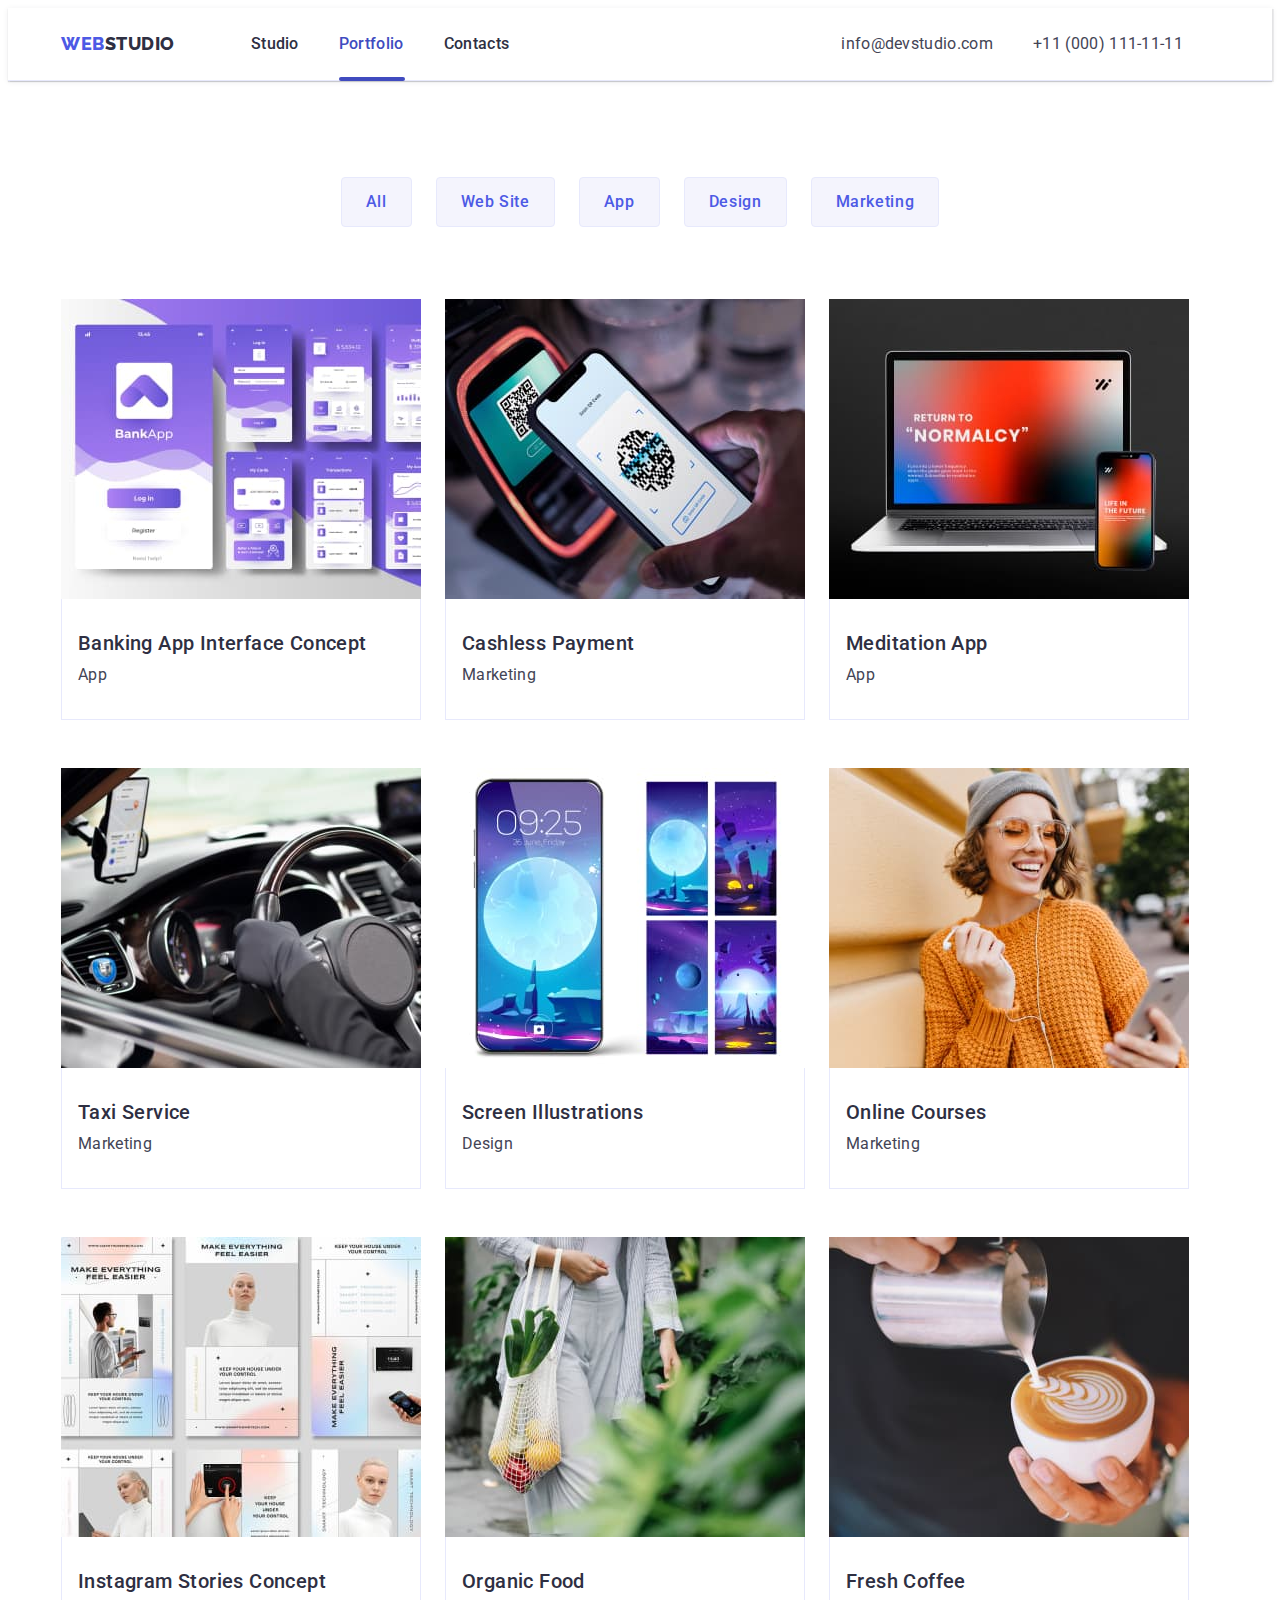
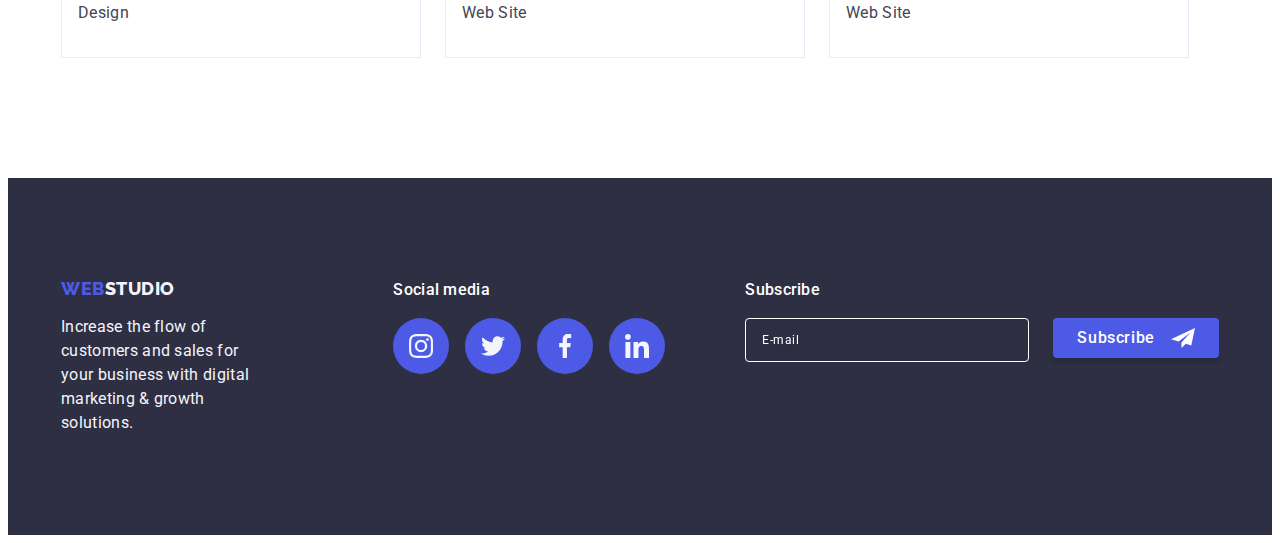
==== commit c2b4db56: "HW-5 DONE" ====
--- a/portfolio.html
+++ b/portfolio.html
@@ -27,25 +27,27 @@
                     <a href="./index.html" class="logo link"
                         >Web<span class="studio-header">Studio</span></a
                     >
-                    <ul class="list page-nav-list">
-                        <li><a href="./index.html" class="menu link">Studio</a></li>
-                        <li>
-                            <a href="./portfolio.html" class="menu link current-portfolio"
+                    <ul class="list nav-list">
+                        <li><a href="./index.html" class="menu-link link">Studio</a></li>
+                        <li>
+                            <a
+                                href="./portfolio.html"
+                                class="menu-link link current-portfolio"
                                 >Portfolio</a
                             >
                         </li>
-                        <li><a href="" class="menu link">Contacts</a></li>
+                        <li><a href="" class="menu-link link">Contacts</a></li>
                     </ul>
                 </nav>
                 <address class="address">
-                    <ul class="list address-nav-list">
-                        <li>
-                            <a href="mailto:info@devstudio.com" class="contacts link"
+                    <ul class="list address-list">
+                        <li>
+                            <a href="mailto:info@devstudio.com" class="contact-link link"
                                 >info@devstudio.com</a
                             >
                         </li>
                         <li>
-                            <a href="tel:+110001111111" class="contacts link"
+                            <a href="tel:+110001111111" class="contact-link link"
                                 >+11 (000) 111-11-11</a
                             >
                         </li>
@@ -61,23 +63,19 @@
                     <h1 class="visually-hidden">Services</h1>
                     <ul class="list category-list">
                         <li>
-                            <button type="button" class="button-category">All</button>
-                        </li>
-                        <li>
-                            <button type="button" class="button-category">
-                                Web Site
-                            </button>
-                        </li>
-                        <li>
-                            <button type="button" class="button-category">App</button>
-                        </li>
-                        <li>
-                            <button type="button" class="button-category">Design</button>
-                        </li>
-                        <li>
-                            <button type="button" class="button-category">
-                                Marketing
-                            </button>
+                            <button type="button" class="btn-category">All</button>
+                        </li>
+                        <li>
+                            <button type="button" class="btn-category">Web Site</button>
+                        </li>
+                        <li>
+                            <button type="button" class="btn-category">App</button>
+                        </li>
+                        <li>
+                            <button type="button" class="btn-category">Design</button>
+                        </li>
+                        <li>
+                            <button type="button" class="btn-category">Marketing</button>
                         </li>
                     </ul>
                     <ul class="list portfolio-list">
@@ -341,7 +339,7 @@
                                 name="email"
                                 placeholder="E-mail"
                         /></label>
-                        <button class="button-subscribe button-text" type="submit">
+                        <button class="btn-subscribe btn-text" type="submit">
                             Subscribe
                             <svg class="icon-subscribe" width="24" height="24">
                                 <use href="./images/icons.svg#icon-subscribe"></use>
--- a/css/style.css
+++ b/css/style.css
@@ -48,6 +48,13 @@
     color: inherit;
     font-family: inherit;
 }
+
+/** ---------------------------------------- */
+
+/** ------------COMPONENTS STYLE------------ */
+
+/** ---------------------------------------- */
+
 .container {
     width: 1158px;
     margin: 0 auto;
@@ -60,11 +67,11 @@
     list-style-type: none;
 }
 .paragraph {
-    color: var(--slate);
     font-size: 16px;
     line-height: 1.5;
     letter-spacing: 0.02em;
     text-align: left;
+    color: var(--slate);
 }
 .header-three {
     color: var(--navyblue);
@@ -84,14 +91,14 @@
     text-transform: capitalize;
     text-align: center;
 }
-.button-text {
+.btn-text {
     font-size: 16px;
     font-weight: 500;
     line-height: 1.5;
     letter-spacing: 0.64px;
     color: var(--white);
 }
-.button {
+.btn-text {
     background-color: var(--iris);
     cursor: pointer;
     display: block;
@@ -103,151 +110,10 @@
     transition: background-color 250ms cubic-bezier(0.4, 0, 0.2, 1);
     margin: 0 auto;
 }
-.button:hover,
-.button:focus {
+.btn:hover,
+.btn:focus {
     background-color: var(--ocean);
 }
-
-/** ---------------------------------------- */
-
-/** ------------HEADER------------ */
-
-/** ---------------------------------------- */
-
-.header {
-    background-color: var(--white);
-    display: flex;
-    gap: 332px;
-    box-shadow: 2px 1px rgba(46, 47, 66, 0.08), 0px 1px 1px rgba(46, 47, 66, 0.16),
-        0px 1px 6px rgba(46, 47, 66, 0.08);
-    border-bottom: 1px solid var(--cornflower);
-}
-.header .container {
-    display: flex;
-    gap: 332px;
-}
-.logo {
-    color: var(--iris);
-    font-size: 18px;
-    font-family: 'Raleway', sans-serif;
-    font-weight: 800;
-    line-height: 1.17;
-    letter-spacing: 0.54px;
-    text-transform: uppercase;
-    padding: 24px 0px 24px 0px;
-    align-items: center;
-    flex-shrink: 0;
-    display: inline-flex;
-    margin-right: 76px;
-}
-.studio-header {
-    color: var(--navyblue);
-}
-.page-nav-list,
-.address-nav-list {
-    display: flex;
-    gap: 40px;
-    color: var(--ocean);
-}
-.menu {
-    display: block;
-    color: var(--navyblue);
-    font-size: 16px;
-    font-weight: 500;
-    line-height: 1.5;
-    padding: 24px 0;
-    letter-spacing: 0.02em;
-    transition: color 250ms cubic-bezier(0.4, 0, 0.2, 1);
-}
-.menu:hover {
-    color: var(--ocean);
-}
-.menu:focus {
-    color: var(--ocean);
-}
-.current,
-.current-portfolio {
-    color: var(--ocean);
-    position: relative;
-}
-.address {
-    font-size: 16px;
-    font-style: normal;
-    line-height: 24px;
-    letter-spacing: 0.32px;
-    color: var(--slate);
-}
-.contacts {
-    color: var(--slate);
-    transition: color 250ms cubic-bezier(0.4, 0, 0.2, 1);
-    padding: 24px 0;
-    display: block;
-}
-.contacts:focus {
-    color: var(--ocean);
-}
-.contacts:hover {
-    color: var(--ocean);
-}
-.current::after {
-    border-radius: 2px;
-    background-color: var(--ocean);
-    content: '';
-    width: 48px;
-    height: 4px;
-    position: absolute;
-    bottom: -1px;
-    left: 0;
-}
-.current-portfolio::after {
-    border-radius: 2px;
-    background-color: var(--ocean);
-    content: '';
-    width: 66px;
-    height: 4px;
-    position: absolute;
-    bottom: -1px;
-    left: 0;
-}
-.page-nav {
-    display: flex;
-    align-items: center;
-}
-
-/** ---------------------------------------- */
-
-/** ----------SECTION SERVICE---------- */
-
-/** ---------------------------------------- */
-
-.service {
-    padding: 188px 0px;
-    background-image: linear-gradient(rgba(46, 47, 66, 0.7), rgba(46, 47, 66, 0.7)),
-        url(../images/people-office.jpg);
-    background-repeat: no-repeat;
-    background-position: center;
-    background-size: cover;
-    max-width: 1440px;
-    margin: 0 auto;
-}
-.header-one {
-    color: var(--white);
-    font-size: 56px;
-    line-height: 1.07;
-    letter-spacing: 0.02em;
-    max-width: 496px;
-    text-align: center;
-    flex-shrink: 0;
-    margin: 0 auto;
-    margin-bottom: 48px;
-}
-
-/** ---------------------------------------- */
-
-/** ----------SECTION FEATURE---------- */
-
-/** ---------------------------------------- */
-
 .visually-hidden {
     position: absolute;
     width: 1px;
@@ -260,6 +126,152 @@
     clip: rect(0 0 0 0);
     overflow: hidden;
 }
+.text-modal {
+    color: var(--lightslate);
+    font-size: 12px;
+    line-height: 1.17;
+    letter-spacing: 0.48px;
+}
+
+/** ---------------------------------------- */
+
+/** ------------HEADER------------ */
+
+/** ---------------------------------------- */
+
+.header {
+    background-color: var(--white);
+    display: flex;
+    gap: 332px;
+    box-shadow: 2px 1px rgba(46, 47, 66, 0.08), 0px 1px 1px rgba(46, 47, 66, 0.16),
+        0px 1px 6px rgba(46, 47, 66, 0.08);
+    border-bottom: 1px solid var(--cornflower);
+}
+.header .container {
+    display: flex;
+    gap: 332px;
+}
+.page-nav {
+    display: flex;
+    align-items: center;
+}
+.logo {
+    color: var(--iris);
+    font-size: 18px;
+    font-family: 'Raleway', sans-serif;
+    font-weight: 800;
+    line-height: 1.17;
+    letter-spacing: 0.54px;
+    text-transform: uppercase;
+    padding: 24px 0px 24px 0px;
+    align-items: center;
+    flex-shrink: 0;
+    display: inline-flex;
+    margin-right: 76px;
+}
+.studio-header {
+    color: var(--navyblue);
+}
+.nav-list,
+.address-list {
+    display: flex;
+    gap: 40px;
+    color: var(--ocean);
+}
+.menu-link {
+    display: block;
+    color: var(--navyblue);
+    font-size: 16px;
+    font-weight: 500;
+    line-height: 1.5;
+    padding: 24px 0;
+    letter-spacing: 0.02em;
+    transition: color 250ms cubic-bezier(0.4, 0, 0.2, 1);
+}
+.menu-link:hover {
+    color: var(--ocean);
+}
+.menu-link:focus {
+    color: var(--ocean);
+}
+.current,
+.current-portfolio {
+    color: var(--ocean);
+    position: relative;
+}
+.address {
+    font-size: 16px;
+    font-style: normal;
+    line-height: 24px;
+    letter-spacing: 0.32px;
+}
+.contact-link {
+    color: var(--slate);
+    transition: color 250ms cubic-bezier(0.4, 0, 0.2, 1);
+    padding: 24px 0;
+    display: block;
+}
+.contact-link:focus {
+    color: var(--ocean);
+}
+.contact-link:hover {
+    color: var(--ocean);
+}
+.current::after {
+    border-radius: 2px;
+    background-color: var(--ocean);
+    content: '';
+    width: 48px;
+    height: 4px;
+    position: absolute;
+    bottom: -1px;
+    left: 0;
+}
+.current-portfolio::after {
+    border-radius: 2px;
+    background-color: var(--ocean);
+    content: '';
+    width: 66px;
+    height: 4px;
+    position: absolute;
+    bottom: -1px;
+    left: 0;
+}
+
+/** ---------------------------------------- */
+
+/** ----------SECTION SERVICE---------- */
+
+/** ---------------------------------------- */
+
+.service {
+    padding: 188px 0px;
+    background-image: linear-gradient(rgba(46, 47, 66, 0.7), rgba(46, 47, 66, 0.7)),
+        url(../images/people-office.jpg);
+    background-repeat: no-repeat;
+    background-position: center;
+    background-size: cover;
+    max-width: 1440px;
+    margin: 0 auto;
+}
+.header-one {
+    color: var(--white);
+    font-size: 56px;
+    line-height: 1.07;
+    letter-spacing: 0.02em;
+    max-width: 496px;
+    text-align: center;
+    flex-shrink: 0;
+    margin: 0 auto;
+    margin-bottom: 48px;
+}
+
+/** ---------------------------------------- */
+
+/** ----------SECTION FEATURE---------- */
+
+/** ---------------------------------------- */
+
 .feature-list {
     display: flex;
     gap: 24px;
@@ -424,7 +436,7 @@
     gap: 24px;
     margin-bottom: 72px;
 }
-.button-category {
+.btn-category {
     background-color: var(--cloud);
     color: var(--iris);
     font-size: 16px;
@@ -442,8 +454,8 @@
         border-color 250ms cubic-bezier(0.4, 0, 0.2, 1),
         box-shadow 250ms cubic-bezier(0.4, 0, 0.2, 1);
 }
-.button-category:hover,
-.button-category:focus {
+.btn-category:hover,
+.btn-category:focus {
     background-color: var(--ocean);
     color: var(--white);
     padding: 12px 24px;
@@ -544,7 +556,7 @@
     color: var(--white);
     display: flex;
     flex-direction: column;
-    gap: 16px;
+    margin-bottom: 16px;
 }
 .social-links-box {
     margin-right: 80px;
@@ -563,7 +575,6 @@
     justify-content: center;
     display: flex;
     transition: background-color 250ms cubic-bezier(0.4, 0, 0.2, 1);
-    margin-top: 16px;
 }
 .icon-social-link {
     width: 24px;
@@ -577,7 +588,6 @@
 }
 .box-form {
     display: flex;
-    gap: 24px;
     flex-direction: column;
 }
 .form-subscribe {
@@ -588,7 +598,7 @@
     background-color: transparent;
     border-radius: 4px;
     border: 1px solid var(--white, #fff);
-    box-shadow: 0px 4px 4px 0px rgba(0, 0, 0, 0.15);
+    filter: drop-shadow(0px 4px 4px rgba(0, 0, 0, 0.15));
     padding-left: 16px;
     width: 264px;
     height: 40px;
@@ -601,7 +611,7 @@
 .input-subscribe::placeholder {
     color: var(--white);
 }
-.button-subscribe {
+.btn-subscribe {
     border-radius: 4px;
     background: var(--iris, #4d5ae5);
     border: none;
@@ -694,20 +704,21 @@
     letter-spacing: 0.32px;
     margin-bottom: 16px;
 }
+
+/** ---------------------------------------- */
+
+/** ----------MODAL FORM---------- */
+
+/** ---------------------------------------- */
+
 .modal-form {
     display: flex;
     flex-direction: column;
-    gap: 8px;
-    margin: 16px 0;
 }
 .modal-form-box {
     margin-bottom: 8px;
 }
 .modal-label {
-    color: var(--lightslate);
-    font-size: 12px;
-    line-height: 1.17;
-    letter-spacing: 0.48px;
     display: block;
     margin-bottom: 4px;
 }
@@ -722,7 +733,7 @@
     background-color: transparent;
     padding-left: 38px;
     outline: transparent;
-    border-color: 250ms cubic-bezier(0.4, 0, 0.2, 1);
+    transition: border-color 250ms cubic-bezier(0.4, 0, 0.2, 1);
 }
 .icon-modal {
     position: absolute;
@@ -740,9 +751,6 @@
 .modal-textarea {
     height: 120px;
     width: 100%;
-    font-size: 12px;
-    line-height: 1.17;
-    letter-spacing: 0.48px;
     color: var(--navyblue-modal);
     border-radius: 4px;
     border: 1px solid var(--navyblue-modal);
@@ -750,7 +758,10 @@
     background-color: transparent;
     outline: transparent;
     resize: none;
-    border-color: 250ms cubic-bezier(0.4, 0, 0.2, 1);
+    transition: border-color 250ms cubic-bezier(0.4, 0, 0.2, 1);
+}
+.modal-textarea::placeholder {
+    color: var(--navyblue-modal);
 }
 
 .modal-input:focus-within,
@@ -760,17 +771,8 @@
 }
 .box-privacy-policy {
     display: flex;
-    gap: 8px;
     align-items: baseline;
     margin-bottom: 24px;
-}
-
-.text-modal {
-    color: var(--lightslate);
-    font-size: 12px;
-    line-height: 1.17;
-    letter-spacing: 0.48px;
-    font-style: normal;
 }
 .link-privacy-policy {
     color: var(--iris);
@@ -780,14 +782,15 @@
     height: 16px;
     border: 1px solid rgba(46, 47, 66, 0.4);
     border-radius: 2px;
+    display: inline-flex;
+    align-items: center;
+    justify-content: center;
+    fill: transparent;
     transition: background-color 250ms cubic-bezier(0.4, 0, 0.2, 1),
         border 250ms cubic-bezier(0.4, 0, 0.2, 1), fill 250ms cubic-bezier(0.4, 0, 0.2, 1);
-    display: inline-flex;
-    align-items: center;
-    justify-content: center;
-    fill: transparent;
-}
-.checkbox:checked + span {
+    margin-right: 8px;
+}
+input[type='checkbox']:checked + .text-modal .span-checkbox-icon {
     background-color: var(--ocean);
     border: none;
     fill: var(--cloud);
